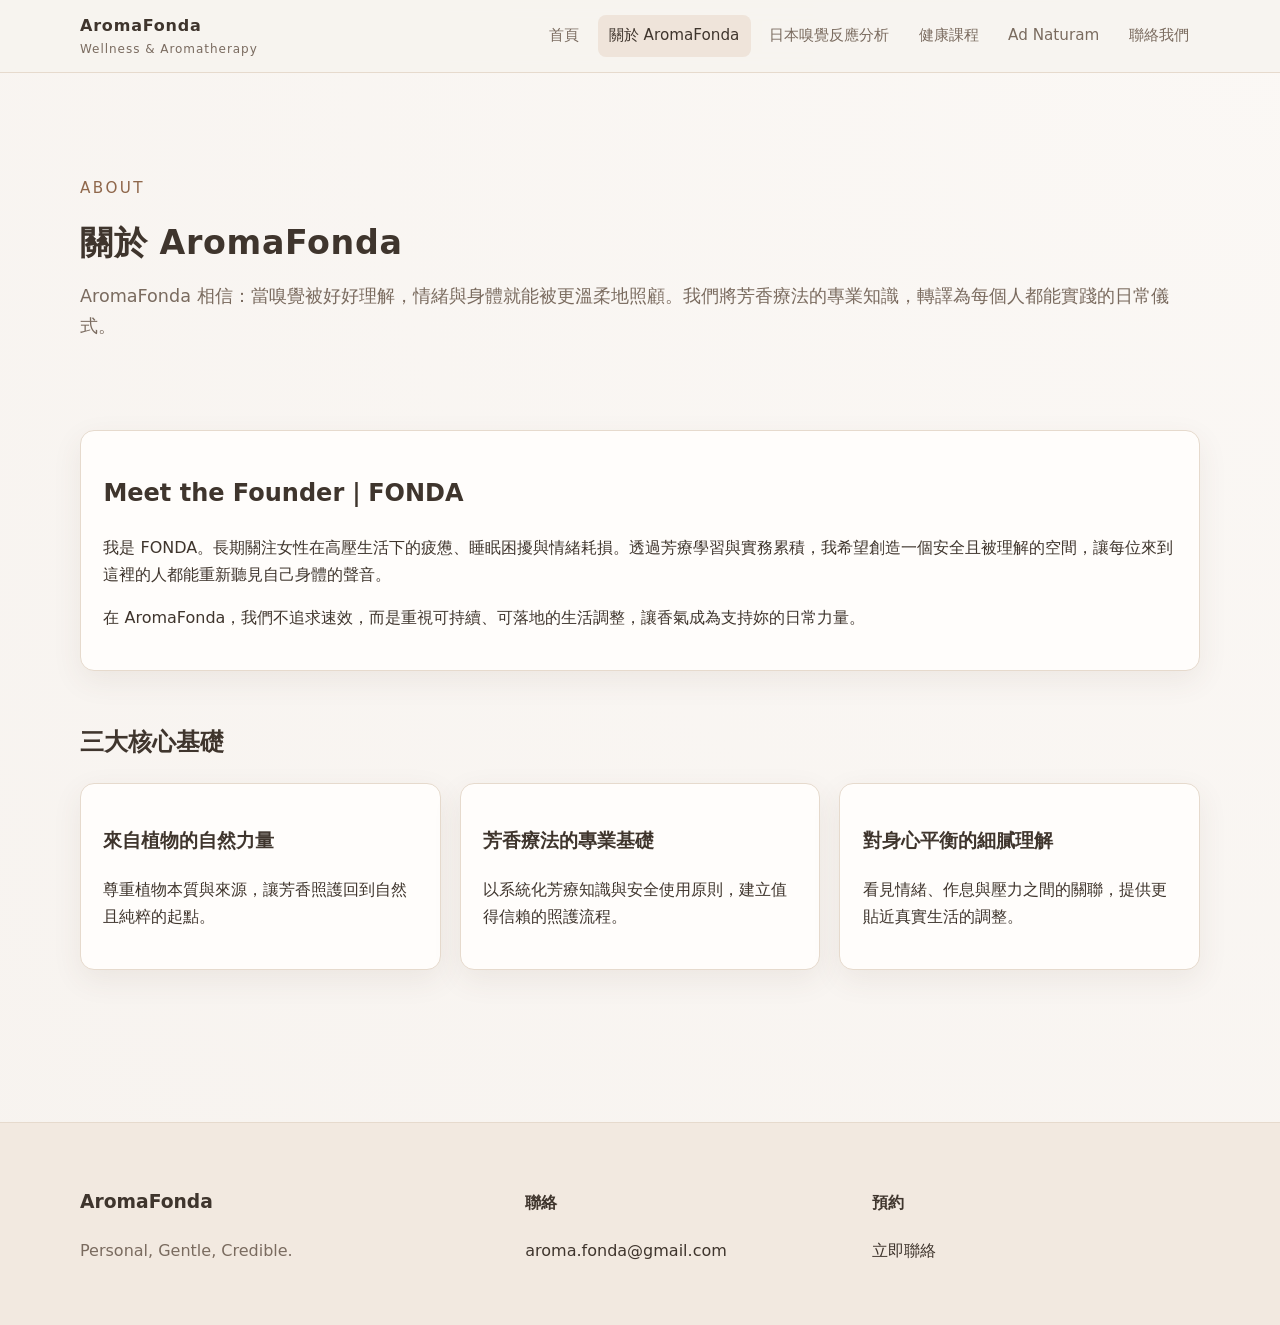
==== about.html @ 4682533d "Build AromaFonda responsive multi-page wellness website" ====
<!doctype html>
<html lang="zh-Hant">
<head>
  <meta charset="UTF-8" /><meta name="viewport" content="width=device-width, initial-scale=1.0" />
  <title>關於 AromaFonda</title>
  <meta name="description" content="認識 AromaFonda 與創辦人 FONDA，了解植物芳療與身心平衡的核心理念。" />
  <link rel="stylesheet" href="assets/css/site.css" />
</head>
<body>
<header class="site-header"><div class="container nav-wrap"><a class="brand" href="index.html">AromaFonda<small>Wellness & Aromatherapy</small></a><button class="nav-toggle" aria-label="開啟選單" aria-expanded="false">☰</button><nav class="nav-links"><a href="index.html">首頁</a><a class="active" href="about.html">關於 AromaFonda</a><a href="olfactory-analysis.html">日本嗅覺反應分析</a><a href="courses.html">健康課程</a><a href="ad-naturam.html">Ad Naturam</a><a href="contact.html">聯絡我們</a></nav></div></header>
<main class="section"><div class="container">
  <p class="eyebrow">About</p><h1 class="section-title">關於 AromaFonda</h1>
  <p class="lead">AromaFonda 相信：當嗅覺被好好理解，情緒與身體就能被更溫柔地照顧。我們將芳香療法的專業知識，轉譯為每個人都能實踐的日常儀式。</p>
  <section class="section" style="padding-bottom:2rem">
    <div class="card"><h2>Meet the Founder｜FONDA</h2>
      <p>我是 FONDA。長期關注女性在高壓生活下的疲憊、睡眠困擾與情緒耗損。透過芳療學習與實務累積，我希望創造一個安全且被理解的空間，讓每位來到這裡的人都能重新聽見自己身體的聲音。</p>
      <p>在 AromaFonda，我們不追求速效，而是重視可持續、可落地的生活調整，讓香氣成為支持妳的日常力量。</p>
    </div>
  </section>
  <section>
    <h2>三大核心基礎</h2>
    <div class="grid grid-3">
      <article class="card"><h3>來自植物的自然力量</h3><p>尊重植物本質與來源，讓芳香照護回到自然且純粹的起點。</p></article>
      <article class="card"><h3>芳香療法的專業基礎</h3><p>以系統化芳療知識與安全使用原則，建立值得信賴的照護流程。</p></article>
      <article class="card"><h3>對身心平衡的細膩理解</h3><p>看見情緒、作息與壓力之間的關聯，提供更貼近真實生活的調整。</p></article>
    </div>
  </section>
</div></main>
<footer><div class="container footer-grid"><div><h3>AromaFonda</h3><p class="footer-note">Personal, Gentle, Credible.</p></div><div><h4>聯絡</h4><p>aroma.fonda@gmail.com</p></div><div><h4>預約</h4><p><a href="contact.html">立即聯絡</a></p></div></div></footer>
<script src="assets/js/site.js"></script></body></html>
---- assets/css/site.css ----
:root {
  --bg: #f7f3ef;
  --surface: #fffdfb;
  --surface-2: #f0e8df;
  --text: #3f352d;
  --muted: #7a6b5f;
  --accent: #b78b6a;
  --accent-dark: #8f674b;
  --border: #e6dacd;
  --shadow: 0 10px 30px rgba(91, 66, 45, 0.08);
  --radius: 14px;
}

* { box-sizing: border-box; }
html { scroll-behavior: smooth; }
body {
  margin: 0;
  font-family: "Noto Sans TC", "PingFang TC", "Microsoft JhengHei", system-ui, sans-serif;
  color: var(--text);
  background: radial-gradient(circle at top right, #fbf8f5, var(--bg));
  line-height: 1.7;
}
img { max-width: 100%; display: block; }
a { color: inherit; text-decoration: none; }

.container { width: min(1120px, 92%); margin: 0 auto; }
.section { padding: 5.5rem 0; }
.section-title { font-size: clamp(1.7rem, 2.6vw, 2.5rem); margin: 0 0 .65rem; letter-spacing: .02em; }
.eyebrow { color: var(--accent-dark); font-size: .95rem; text-transform: uppercase; letter-spacing: .16em; margin-bottom: .8rem; }
.lead { font-size: 1.1rem; color: var(--muted); margin: 0; }
.card { background: var(--surface); border: 1px solid var(--border); border-radius: var(--radius); box-shadow: var(--shadow); padding: 1.4rem; }
.grid { display: grid; gap: 1.2rem; }
.grid-3 { grid-template-columns: repeat(3, minmax(0, 1fr)); }
.grid-2 { grid-template-columns: repeat(2, minmax(0, 1fr)); }
.btn {
  display: inline-flex; align-items: center; justify-content: center;
  padding: .72rem 1.35rem; border-radius: 999px; border: 1px solid transparent;
  font-weight: 600; transition: .25s ease; font-size: .95rem;
}
.btn-primary { background: var(--accent); color: #fff; }
.btn-primary:hover { background: var(--accent-dark); }
.btn-outline { border-color: var(--accent); color: var(--accent-dark); }
.btn-outline:hover { background: #f7ede6; }

.site-header {
  position: sticky; top: 0; z-index: 20;
  background: rgba(247, 243, 239, 0.92); backdrop-filter: blur(8px);
  border-bottom: 1px solid var(--border);
}
.nav-wrap { display:flex; align-items:center; justify-content:space-between; min-height: 72px; }
.brand { font-weight: 700; letter-spacing: .05em; }
.brand small { display:block; font-size:.75rem; letter-spacing:.08em; color:var(--muted); font-weight:500; }
.nav-toggle { display:none; background:none; border:0; font-size:1.4rem; color:var(--accent-dark); }
.nav-links { display:flex; gap:.45rem; align-items:center; }
.nav-links a { padding: .5rem .7rem; border-radius: 8px; color:var(--muted); font-size:.95rem; }
.nav-links a.active, .nav-links a:hover { background:#efe4da; color:var(--text); }

.hero {
  padding: 7rem 0 5rem;
}
.hero-inner {
  display:grid; grid-template-columns: 1.3fr .9fr; gap:2rem; align-items:center;
}
.hero h1 { font-size: clamp(2rem, 5vw, 3.4rem); line-height:1.2; margin:0 0 .7rem; }
.hero .sub-en { color: var(--accent-dark); font-weight: 600; margin-bottom: 1rem; }
.hero-art {
  min-height: 320px;
  background: linear-gradient(165deg, #ead8c8, #f6eee7);
  border-radius: 30px;
  position: relative;
  overflow: hidden;
}
.hero-art::before, .hero-art::after {
  content:""; position:absolute; border-radius:50%; background:rgba(183,139,106,.22);
}
.hero-art::before { width:180px; height:180px; right:-30px; top:24px; }
.hero-art::after { width:110px; height:110px; left:30px; bottom:26px; }

.quote { text-align:center; max-width: 820px; margin: 0 auto; }
.quote p { font-size: clamp(1.35rem, 3vw, 2rem); line-height:1.5; margin:0; }
.quote .en { color:var(--muted); font-size: 1.03rem; margin-top:.8rem; }

.offer-list a { display:flex; justify-content:space-between; align-items:center; padding:.95rem 1rem; border-bottom:1px solid var(--border); }
.offer-list a:last-child { border-bottom:0; }
.offer-list span { color:var(--muted); font-size:.9rem; }

.process-step { position:relative; padding-left:2.4rem; }
.process-step::before {
  content: attr(data-step);
  position:absolute; left:0; top:.1rem;
  width:1.8rem; height:1.8rem; border-radius:50%;
  background:var(--surface-2); color:var(--accent-dark); display:grid; place-items:center; font-weight:700;
}

footer {
  margin-top: 4rem;
  padding: 2.8rem 0;
  border-top:1px solid var(--border);
  background:#f2e9e0;
}
.footer-grid { display:grid; grid-template-columns:1.3fr 1fr 1fr; gap:1.2rem; }
.footer-note { color:var(--muted); }

.form-row { display:grid; grid-template-columns: repeat(2, minmax(0,1fr)); gap:.8rem; }
input, textarea, select {
  width:100%; padding:.75rem .9rem; border:1px solid var(--border); border-radius:10px; background:#fff;
  font: inherit;
}
textarea { min-height: 140px; resize: vertical; }
.small { color: var(--muted); font-size: .9rem; }

.fade-in { animation: fadeIn .6s ease both; }
@keyframes fadeIn {
  from { opacity: 0; transform: translateY(8px); }
  to { opacity: 1; transform: translateY(0); }
}

@media (max-width: 920px) {
  .grid-3 { grid-template-columns: 1fr; }
  .grid-2, .hero-inner, .footer-grid, .form-row { grid-template-columns: 1fr; }
  .hero { padding-top: 5rem; }
  .nav-toggle { display:block; }
  .nav-links {
    position: absolute; right: 4%; top: 72px; width: min(88vw, 320px);
    display:none; flex-direction:column; align-items:stretch; padding:.7rem;
    background: var(--surface); border:1px solid var(--border); border-radius:12px; box-shadow: var(--shadow);
  }
  .nav-links.open { display:flex; }
}
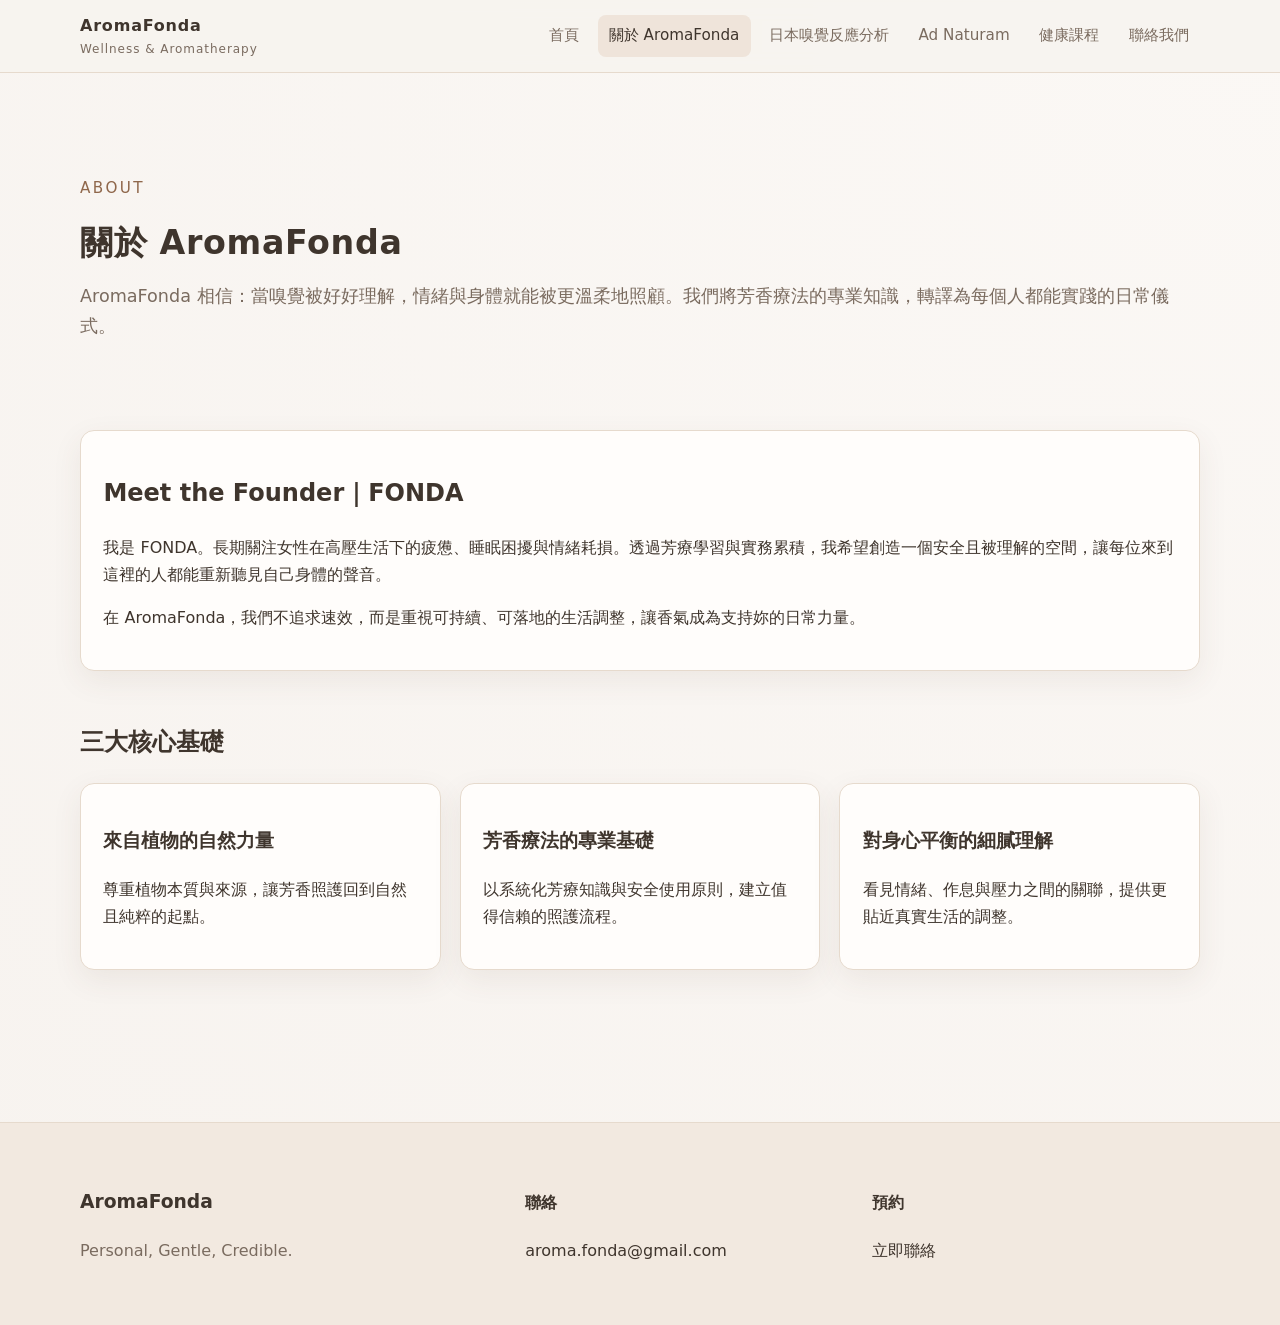
==== commit 44dd5e71: "Reorder navbar links to place Ad Naturam before 健康課程" ====
--- a/about.html
+++ b/about.html
@@ -7,7 +7,7 @@
   <link rel="stylesheet" href="assets/css/site.css" />
 </head>
 <body>
-<header class="site-header"><div class="container nav-wrap"><a class="brand" href="index.html">AromaFonda<small>Wellness & Aromatherapy</small></a><button class="nav-toggle" aria-label="開啟選單" aria-expanded="false">☰</button><nav class="nav-links"><a href="index.html">首頁</a><a class="active" href="about.html">關於 AromaFonda</a><a href="olfactory-analysis.html">日本嗅覺反應分析</a><a href="courses.html">健康課程</a><a href="ad-naturam.html">Ad Naturam</a><a href="contact.html">聯絡我們</a></nav></div></header>
+<header class="site-header"><div class="container nav-wrap"><a class="brand" href="index.html">AromaFonda<small>Wellness & Aromatherapy</small></a><button class="nav-toggle" aria-label="開啟選單" aria-expanded="false">☰</button><nav class="nav-links"><a href="index.html">首頁</a><a class="active" href="about.html">關於 AromaFonda</a><a href="olfactory-analysis.html">日本嗅覺反應分析</a><a href="ad-naturam.html">Ad Naturam</a><a href="courses.html">健康課程</a><a href="contact.html">聯絡我們</a></nav></div></header>
 <main class="section"><div class="container">
   <p class="eyebrow">About</p><h1 class="section-title">關於 AromaFonda</h1>
   <p class="lead">AromaFonda 相信：當嗅覺被好好理解，情緒與身體就能被更溫柔地照顧。我們將芳香療法的專業知識，轉譯為每個人都能實踐的日常儀式。</p>
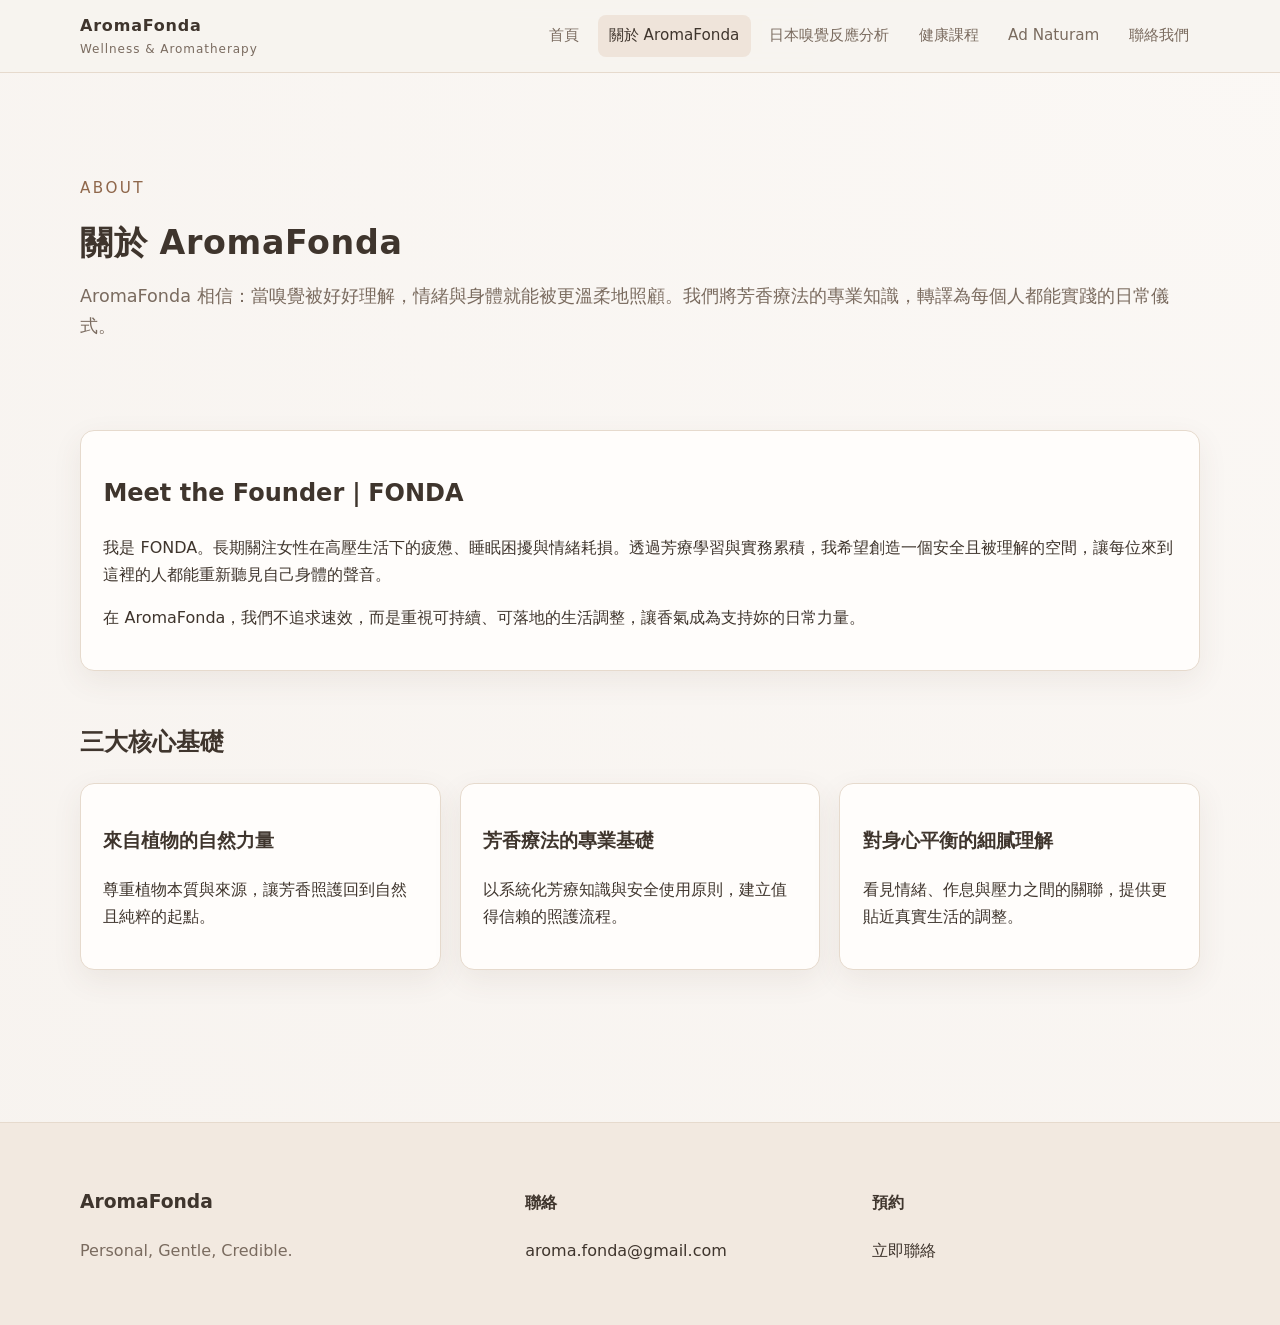
==== commit 0f11bd01: "Merge branch 'main' into codex/build-website-for-aromatherapist-r0xsja" ====
--- a/about.html
+++ b/about.html
@@ -7,7 +7,7 @@
   <link rel="stylesheet" href="assets/css/site.css" />
 </head>
 <body>
-<header class="site-header"><div class="container nav-wrap"><a class="brand" href="index.html">AromaFonda<small>Wellness & Aromatherapy</small></a><button class="nav-toggle" aria-label="開啟選單" aria-expanded="false">☰</button><nav class="nav-links"><a href="index.html">首頁</a><a class="active" href="about.html">關於 AromaFonda</a><a href="olfactory-analysis.html">日本嗅覺反應分析</a><a href="ad-naturam.html">Ad Naturam</a><a href="courses.html">健康課程</a><a href="contact.html">聯絡我們</a></nav></div></header>
+<header class="site-header"><div class="container nav-wrap"><a class="brand" href="index.html">AromaFonda<small>Wellness & Aromatherapy</small></a><button class="nav-toggle" aria-label="開啟選單" aria-expanded="false">☰</button><nav class="nav-links"><a href="index.html">首頁</a><a class="active" href="about.html">關於 AromaFonda</a><a href="olfactory-analysis.html">日本嗅覺反應分析</a><a href="courses.html">健康課程</a><a href="ad-naturam.html">Ad Naturam</a><a href="contact.html">聯絡我們</a></nav></div></header>
 <main class="section"><div class="container">
   <p class="eyebrow">About</p><h1 class="section-title">關於 AromaFonda</h1>
   <p class="lead">AromaFonda 相信：當嗅覺被好好理解，情緒與身體就能被更溫柔地照顧。我們將芳香療法的專業知識，轉譯為每個人都能實踐的日常儀式。</p>
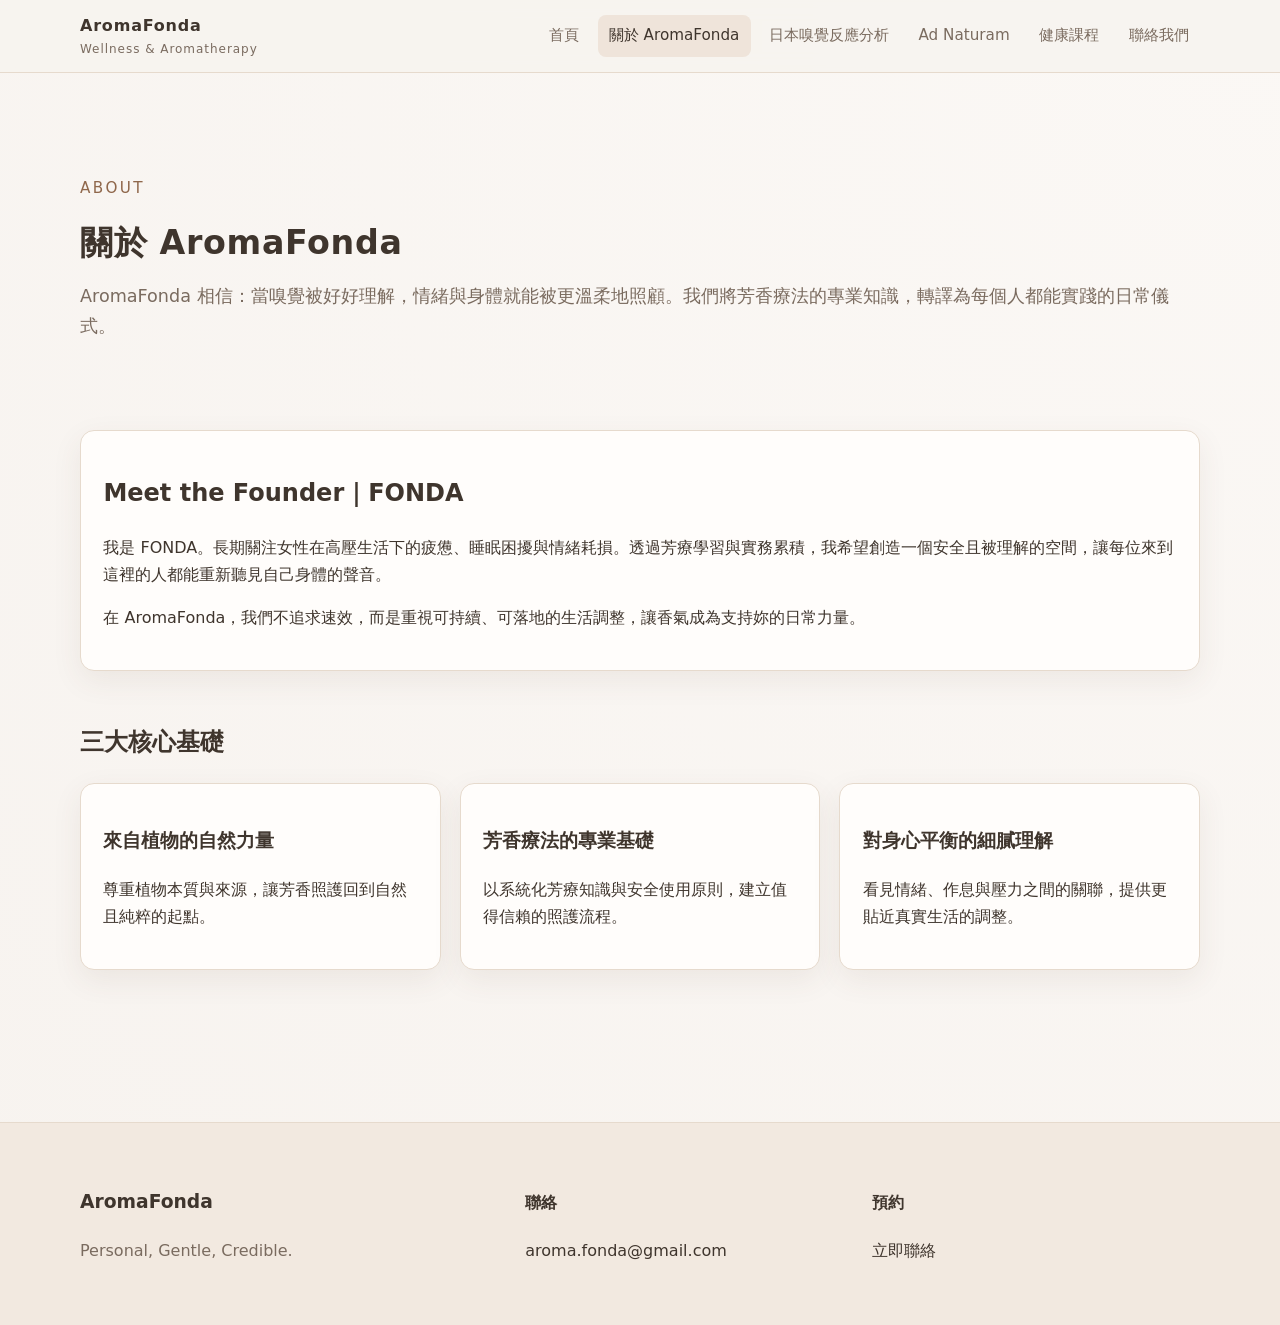
==== commit a08bda2d: "Update about.html" ====
--- a/about.html
+++ b/about.html
@@ -7,7 +7,7 @@
   <link rel="stylesheet" href="assets/css/site.css" />
 </head>
 <body>
-<header class="site-header"><div class="container nav-wrap"><a class="brand" href="index.html">AromaFonda<small>Wellness & Aromatherapy</small></a><button class="nav-toggle" aria-label="開啟選單" aria-expanded="false">☰</button><nav class="nav-links"><a href="index.html">首頁</a><a class="active" href="about.html">關於 AromaFonda</a><a href="olfactory-analysis.html">日本嗅覺反應分析</a><a href="courses.html">健康課程</a><a href="ad-naturam.html">Ad Naturam</a><a href="contact.html">聯絡我們</a></nav></div></header>
+<header class="site-header"><div class="container nav-wrap"><a class="brand" href="index.html">AromaFonda<small>Wellness & Aromatherapy</small></a><button class="nav-toggle" aria-label="開啟選單" aria-expanded="false">☰</button><nav class="nav-links"><a href="index.html">首頁</a><a class="active" href="about.html">關於 AromaFonda</a><a href="olfactory-analysis.html">日本嗅覺反應分析</a><a href="ad-naturam.html">Ad Naturam</a><a href="courses.html">健康課程</a><a href="contact.html">聯絡我們</a></nav></div></header>
 <main class="section"><div class="container">
   <p class="eyebrow">About</p><h1 class="section-title">關於 AromaFonda</h1>
   <p class="lead">AromaFonda 相信：當嗅覺被好好理解，情緒與身體就能被更溫柔地照顧。我們將芳香療法的專業知識，轉譯為每個人都能實踐的日常儀式。</p>
